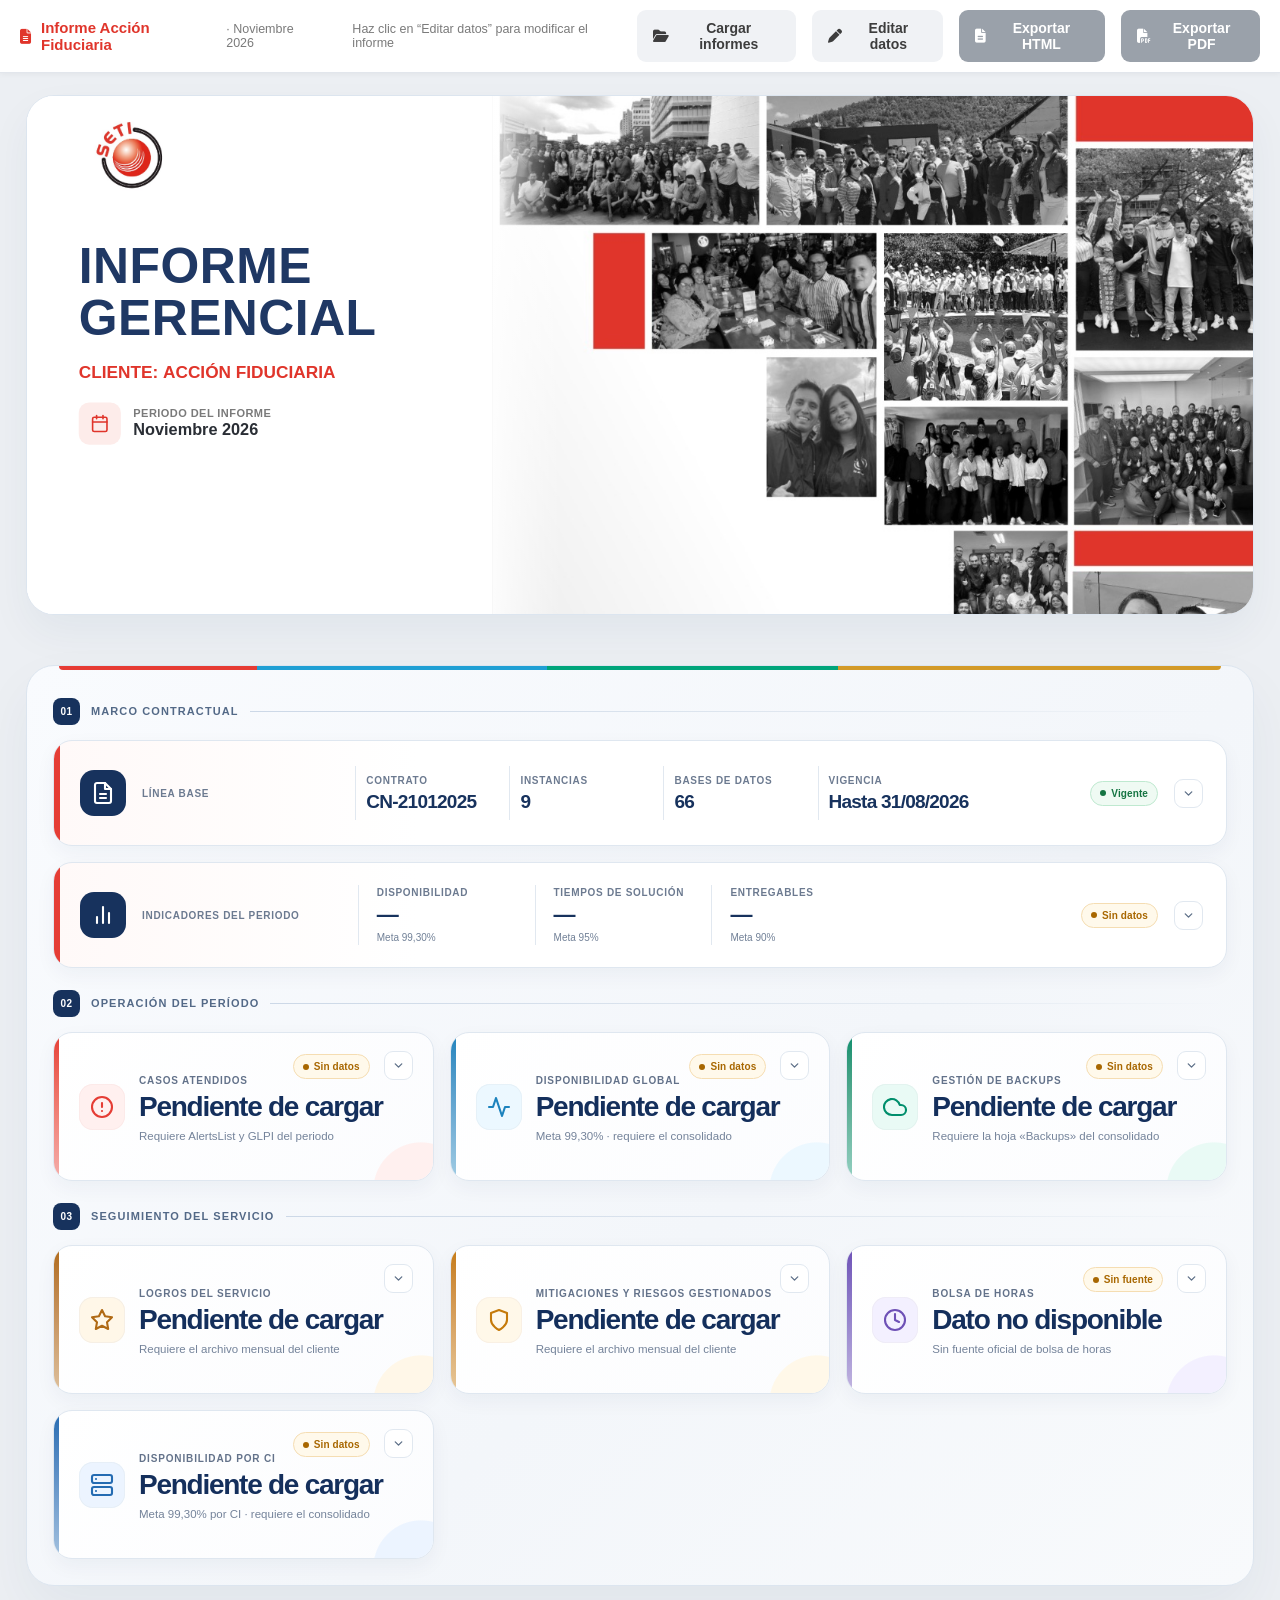
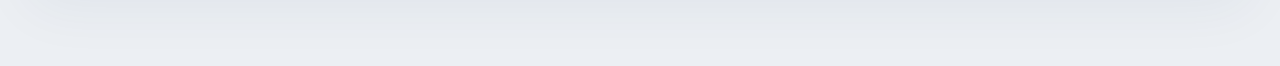
==== informe-accion-fiduciaria 1.html @ c2c6d643 "Estado base: informe renombrado + insumos de la revisión del 21/07 Registra el informe HTML tal como" ====
<!DOCTYPE html>
<html lang="es">
<head>
<meta charset="UTF-8" />
<meta name="viewport" content="width=device-width, initial-scale=1.0" />
<title>Informe Gerencial · Acción Fiduciaria</title>
<style>
@font-face{font-family:'FA6';font-weight:900;font-style:normal;src:url([data-uri]) format('woff2')}
.fa-solid{font-family:'FA6';font-weight:900;font-style:normal;display:inline-block;font-variant:normal;text-rendering:auto;line-height:1;-webkit-font-smoothing:antialiased}
.fa-bullseye:before{content:"\f140"}
.fa-chart-simple:before{content:"\e473"}
.fa-check:before{content:"\f00c"}
.fa-file-invoice-dollar:before{content:"\f571"}
.fa-file-lines:before{content:"\f15c"}
.fa-file-pdf:before{content:"\f1c1"}
.fa-folder-open:before{content:"\f07c"}
.fa-pen:before{content:"\f304"}
.fa-spinner:before{content:"\f110"}
@keyframes fa-spin{100%{transform:rotate(360deg)}}
.fa-spin{animation:fa-spin 1s linear infinite}
</style>
<style>
@font-face{font-family:'Questrial';font-style:normal;font-weight:400;font-display:swap;
  src:url([data-uri]) format('woff2');}
@font-face{font-family:'Aptos Narrow';font-style:normal;font-weight:400;font-display:swap;
  src:url([data-uri]) format('woff2');}
@font-face{font-family:'Aptos Narrow';font-style:normal;font-weight:700;font-display:swap;
  src:url([data-uri]) format('woff2');}
/* ============================================================
   INFORME GERENCIAL – ACCIÓN FIDUCIARIA
   Plantilla mensual · 13 diapositivas 16:9 · exporta PDF idéntico
   Marca SETI: rojo #E0352B · verde OK #00B050
   ============================================================ */
:root{
  --rojo:#E0352B;
  --rojo-tabla:#FF0000;
  --verde:#00B050;
  --tinta:#3d3d3d;
  --gris:#7a7a7a;
  --sans:Arial,'Helvetica Neue',Helvetica,sans-serif;
  --titulo:'Handel Gothic BT','Questrial','Century Gothic',sans-serif;
  --tabla:'Aptos Narrow',Arial,sans-serif;
  --W:1280px; --H:720px;
}
*{box-sizing:border-box;margin:0;padding:0}
html,body{background:#eceff3;font-family:var(--sans);color:var(--tinta)}

/* ---------- Barra superior (solo pantalla) ---------- */
.topbar{
  position:sticky;top:0;z-index:50;display:flex;align-items:center;gap:16px;
  background:#fff;border-bottom:1px solid #e2e6ec;padding:10px 20px;
  box-shadow:0 1px 6px rgba(0,0,0,.05)
}
.topbar .brand{display:flex;align-items:center;gap:10px;font-weight:700;color:var(--rojo);font-size:15px}
.topbar .brand small{color:var(--gris);font-weight:500}
.topbar .spacer{flex:1}
.btn{
  border:0;border-radius:9px;padding:10px 16px;font-family:var(--sans);font-weight:600;
  font-size:14px;cursor:pointer;display:inline-flex;align-items:center;gap:8px;transition:.15s
}
.btn-primary{background:var(--rojo);color:#fff}
.btn-primary:hover{background:#c22c23}
.btn[aria-disabled="true"]{background:#9aa1aa;color:#fff}
.btn-ghost{background:#f0f2f5;color:var(--tinta)}
.btn-ghost:hover{background:#e5e8ec}
.btn.activo{background:#fdecea;color:var(--rojo);box-shadow:inset 0 0 0 2px var(--rojo)}
.hint{font-size:12.5px;color:var(--gris)}
.load-panel{position:fixed;inset:0;z-index:100;background:rgba(24,30,40,.55);display:none;align-items:flex-start;justify-content:center;padding:72px 18px 24px;overflow:auto}
.load-panel.open{display:flex}
.load-box{width:min(980px,100%);background:#fff;border-radius:18px;box-shadow:0 24px 70px rgba(0,0,0,.25);overflow:hidden}
.load-head{display:flex;align-items:flex-start;gap:16px;padding:22px 24px;border-bottom:1px solid #e8ebef}
.load-head h2{font-size:22px;color:#292d33}.load-head p{font-size:13px;color:var(--gris);margin-top:4px}
.load-head .spacer{flex:1}.close-x{border:0;background:#f1f3f6;width:34px;height:34px;border-radius:9px;cursor:pointer;font-size:19px;color:#555}
.load-body{padding:22px 24px 24px}.period-row{display:grid;grid-template-columns:1fr 1fr;gap:12px;margin-bottom:18px}
.field label,.upload label{display:block;font-size:12px;font-weight:700;color:#555;margin-bottom:6px}
.field select,.field input{width:100%;height:44px;border:1px solid #ccd2da;border-radius:9px;padding:0 10px;font:14px var(--sans);background:#fff}
.field.select-field{position:relative}.field.select-field select{appearance:none;-webkit-appearance:none;padding-right:38px}.select-arrow{position:absolute;right:12px;top:50%;width:16px;height:18px;border-radius:5px;background:#f1f3f6;display:flex;flex-direction:column;align-items:center;justify-content:center;gap:1px;pointer-events:none;transform:translateY(3px)}.select-arrow::before,.select-arrow::after{content:'';width:6px;height:6px;border-right:1.5px solid #555;border-bottom:1.5px solid #555}.select-arrow::before{transform:rotate(225deg);margin-bottom:-1px}.select-arrow::after{transform:rotate(45deg);margin-top:-1px}
.uploads{display:grid;grid-template-columns:repeat(3,1fr);gap:12px}
.upload{border:1px solid #dfe3e8;border-radius:12px;padding:14px;background:#fafbfc;min-height:126px}
.upload input{width:100%;font:12px var(--sans);color:#555}.upload .state{font-size:12px;color:#777;margin-top:10px;line-height:1.35}
.upload.ok{border-color:#8fd4aa;background:#f3fbf6}.upload.warn{border-color:#efc56d;background:#fffaf0}.upload.err{border-color:#ed9a94;background:#fff5f4}
.load-section{margin-top:18px}
.load-section:first-of-type{margin-top:0}
.load-section-head{display:flex;align-items:flex-end;justify-content:space-between;gap:12px;margin-bottom:9px}
.load-section-head h3{font-size:14px;color:#30343a}.load-section-head p{font-size:11.5px;color:#777;text-align:right}
.support-grid{display:grid;grid-template-columns:1fr 1fr;gap:12px}
.support-grid .upload{min-height:146px}
.review-row{display:flex!important;align-items:flex-start;gap:8px;margin:11px 0 0!important;font-size:11.5px!important;font-weight:500!important;color:#555!important;line-height:1.35;cursor:pointer}
.review-row input{width:auto;margin-top:2px;accent-color:var(--rojo)}
.result-box{margin-top:16px;border-radius:11px;padding:13px 15px;background:#f2f4f7;font-size:13px;line-height:1.5;color:#444}
.result-box strong{color:#222}.load-actions{display:flex;justify-content:space-between;align-items:center;gap:12px;margin-top:18px}
.saved-actions{display:flex;gap:10px;flex-wrap:wrap;margin-top:12px}
.btn:disabled{opacity:.5;cursor:not-allowed}
.load-actions .note{font-size:12px;color:#777;max-width:520px}
.valida-block{margin-top:10px;padding:10px 12px;border-left:4px solid #a7adb5;background:#fff}
.valida-block b{display:flex;align-items:center;gap:7px}
.valida-block ul{margin:6px 0 0 19px}.valida-block li+li{margin-top:3px}
.valida-block.err{border-color:#c9362c;background:#fff4f3}.valida-block.err b{color:#9f251d}
.valida-block.warn{border-color:#d39419;background:#fff9eb}.valida-block.warn b{color:#8d5c00}
.valida-block.ok{border-color:#278a50;background:#f1faf4}.valida-block.ok b{color:#176b3a}
.criteria-list{display:grid;grid-template-columns:1fr 1fr;gap:5px 12px;margin-top:9px}
.criterion{display:flex;align-items:flex-start;gap:7px;font-size:12px;color:#555}
.criterion i{margin-top:2px}.criterion.ok i{color:#278a50}.criterion.pending i{color:#b0780b}

/* ---------- Layout ---------- */
.wrap{display:flex;gap:0;align-items:flex-start}
.nav{
  position:sticky;top:57px;align-self:flex-start;width:230px;flex:none;
  height:calc(100vh - 57px);overflow:auto;background:#fff;border-right:1px solid #e2e6ec;padding:14px 10px
}
.nav h4{font-size:11px;letter-spacing:.08em;text-transform:uppercase;color:var(--gris);margin:8px 8px 6px}
.nav a{
  display:flex;gap:9px;align-items:center;padding:7px 10px;border-radius:8px;
  color:#444;text-decoration:none;font-size:13px;font-weight:500
}
.nav a:hover{background:#f4f6f9}
.nav a b{color:var(--rojo);font-variant-numeric:tabular-nums;min-width:18px;text-align:center}
.deck{flex:1;min-width:0;padding:22px 26px 80px;display:flex;flex-direction:column;align-items:center;gap:30px}
.dash-header{margin-bottom:-14px}

/* ---------- Contenedor de cada diapositiva ---------- */
.slideCard{width:min(var(--W),100%)}
.slideCard .rotulo{display:flex;align-items:center;gap:8px;margin:0 2px 8px;font-size:13px;color:var(--gris)}
.slideCard .rotulo b{color:var(--rojo)}
.stage{width:var(--W);height:var(--H);transform-origin:top left}
.slide{
  position:relative;width:var(--W);height:var(--H);background:#fff;overflow:hidden;
  border-radius:10px;box-shadow:0 8px 30px rgba(20,30,50,.14);font-size:16px
}

/* ---------- Piezas de marca reutilizables ---------- */
.logo-esq{position:absolute;top:26px;right:34px;width:118px;height:auto;z-index:5}
.banda-inf{position:absolute;left:0;bottom:0;width:100%;height:26px;object-fit:cover;z-index:1}
.titulo{
  font-family:var(--titulo);font-size:56px;font-weight:400;color:#8a8a8a;
  text-align:center;line-height:.95;padding-top:44px;letter-spacing:.02em
}
.subrayado{display:flex;justify-content:center;align-items:center;gap:0;margin:6px 0 0}
.subrayado i{display:block;height:9px;width:170px;background:var(--rojo);border-radius:6px}
.subrayado span{display:block;height:2px;width:150px;background:#555}

/* Campos editables */
.ed,.edx{outline:none;border-radius:4px;transition:background .12s,box-shadow .12s}
body.editar .ed,body.editar .edx{background:rgba(224,53,43,.07);box-shadow:0 0 0 1px rgba(224,53,43,.25)}
.ed:hover,.edx:hover{background:rgba(224,53,43,.10)}
body.editar .ed:focus,body.editar .edx:focus{background:#fff;box-shadow:0 0 0 2px var(--rojo)}
/* Excepción: campos editables sobre el recuadro rojo de la tarjeta de bolsa de
   horas usan texto blanco; al enfocar se realzan con un fondo translúcido oscuro
   en vez de blanco para que el texto siga siendo legible. */
body.editar #s9 .tj-resumen .ed:focus{background:rgba(0,0,0,.22);color:#fff;box-shadow:0 0 0 2px var(--rojo)}
/* Excepción: los encabezados de tabla (th) también se vuelven editables (ver
   SEL_EDITABLE), pero el fondo translúcido genérico de .ed/.edx los deja casi
   invisibles sobre su fondo rojo + texto blanco original. Mantienen el rojo
   sólido y usan un aro/realce en vez de aclarar el fondo. */
body.editar table.tbl th.ed,body.editar table.tbl th.edx{background:var(--rojo-tabla);box-shadow:inset 0 0 0 1px rgba(255,255,255,.55)}
body.editar table.tbl th.ed:hover,body.editar table.tbl th.edx:hover{background:#c40000}
body.editar table.tbl th.ed:focus,body.editar table.tbl th.edx:focus{background:#8f0000;color:#fff;box-shadow:0 0 0 2px #fff}
/* Elementos movibles (arrastrar en modo edición) */
body.editar .mov{cursor:move}
body.editar .mov:hover{outline:1px dashed rgba(224,53,43,.55);outline-offset:2px}
.mov.dragging{outline:2px solid var(--rojo)!important;outline-offset:2px;opacity:.92;z-index:40}
body.exportando .edx{background:transparent!important;box-shadow:none!important}
body.exportando .mov{outline:none!important;cursor:default}

/* Tablas de datos */
table.tbl{border-collapse:collapse;font-size:15px;background:#fff;font-family:var(--tabla)}
table.tbl th,table.tbl td{border:1px solid #bcbcbc;padding:5px 10px;text-align:center;white-space:nowrap}
table.tbl thead th{background:var(--rojo-tabla);color:#fff;font-weight:700;border-color:#d10000}
table.tbl td.izq,table.tbl th.izq{text-align:left}

/* ===== Slide 1 · Portada ===== */
#s1{background:#f3f3f3}
#s1 .portada-base{position:absolute;inset:0;width:100%;height:100%;object-fit:cover}
#s1 .titulo-portada{position:absolute;left:60px;top:388px;font-family:var(--sans);color:#404040;line-height:1.12}
#s1 .titulo-portada .l1{font-size:47px;font-weight:700;letter-spacing:.01em}
#s1 .titulo-portada .l2{font-size:40px;font-weight:600;letter-spacing:.01em}
#s1 .month-cover{position:absolute;left:60px;top:560px}
#s1 .t-mes{font-family:var(--sans);font-size:33px;font-weight:700;color:var(--rojo);line-height:1.3;white-space:nowrap}
#s1 .colon{margin:0 4px 0 1px}

/* ===== Slide 2 · Agenda ===== */
#s2 .bgfull{position:absolute;inset:0;width:100%;height:100%;object-fit:cover}
#s2 .s2-titulo{position:absolute;top:120px;left:395px;width:470px;text-align:center;font-family:var(--titulo);font-size:50px;color:#8a8a8a;letter-spacing:.05em}
#s2 .s2-lista{position:absolute;top:292px;left:705px;width:480px;list-style:none;font-family:var(--sans);color:#6f6f6f;font-size:19px;line-height:1.0}
#s2 .s2-lista li{position:relative;padding:0 0 8.5px 30px;white-space:nowrap}
#s2 .s2-lista li:before{content:"\2713";position:absolute;left:0;top:1px;color:var(--rojo);font-weight:700}

/* ===== Slide 3 · Línea base ===== */
#s3 .cols{position:absolute;top:210px;left:0;width:100%;display:grid;grid-template-columns:1fr 1fr 1fr;padding:0 40px;gap:0}
#s3 .col{position:relative;padding:0 34px}
#s3 .col+.col{border-left:2px solid var(--rojo)}
#s3 .ic{font-size:44px;color:#c9c9c9;text-align:center;margin-bottom:26px}
#s3 .rot{font-family:var(--titulo);font-size:30px;color:#8a8a8a;line-height:1}
#s3 .val{font-size:20px;color:#222;margin-top:8px}
#s3 .val b{font-weight:700}
#s3 .small{font-family:var(--titulo);font-size:22px;color:#8a8a8a;margin-top:14px;line-height:1.15}

/* ===== Slide 4 · Indicadores ===== */
#s4 .icono-barras{position:absolute;right:135px;top:352px;width:120px}
#s4 .tabla-wrap{position:absolute;top:322px;left:300px}
#s4 table.tbl{width:640px}
#s4 table.tbl td.izq{width:340px}

/* ===== Slide 5 · Casos ===== */
#s5 .chart-box{position:absolute;top:190px;left:230px;width:830px;height:340px}
#s5 .parrafos{position:absolute;left:120px;right:70px;top:545px;font-size:17px;line-height:1.42;color:#333}
#s5 .parrafos p+p{margin-top:12px}

/* ===== Slide 6 · Gestión y disponibilidad ===== */
#s6 .t2{position:absolute;left:140px}
#s6 .t-real{top:196px}
#s6 .t-seti{top:352px}
#s6 table.tbl{width:760px;font-size:13.5px}
#s6 table.tbl td,#s6 table.tbl th{padding:3px 7px}
#s6 .gauges{position:absolute;left:950px;top:210px;width:200px;text-align:center}
#s6 .gauge+.gauge{margin-top:34px}
#s6 .parr{position:absolute;left:140px;right:90px;top:520px;font-size:15.5px;line-height:1.4;color:#333}
#s6 .parr p+p{margin-top:10px}

/* Gauge SVG */
.gaugeSVG{width:150px;height:80px;display:block;margin:0 auto}
.gauge .num{font-weight:800;font-size:20px;color:#111;margin-top:-6px}
.gauge .lbl{font-weight:800;font-size:17px;color:var(--verde);line-height:1.05;margin-top:2px}

/* ===== Slide 7 · Backups ===== */
#s7 .icono-bk{position:absolute;left:150px;top:330px;width:150px}
#s7 .chart-box{position:absolute;left:360px;top:185px;width:760px;height:360px}
#s7 .parr{position:absolute;left:300px;top:585px;font-size:19px;color:#333}
#s7 .parr::before{content:"•";color:#333;margin-right:12px}

/* ===== Slide 8 · Logros ===== */
#s8 .tabla-wrap{position:absolute;top:210px;left:70px;right:70px}
#s8 table.tbl{width:100%;font-size:12.5px;table-layout:fixed}
#s8 table.tbl td{text-align:left;vertical-align:top;padding:6px 9px;white-space:normal}
#s8 table.tbl th{font-size:14px}
#s8 col.c-cli{width:14%}#s8 col.c-desc{width:38%}#s8 col.c-dato{width:48%}

/* ===== Slide 9 · Mitigaciones ===== */
#s8m .tabla-wrap{position:absolute;top:188px;left:48px;right:48px;bottom:42px;overflow:hidden}
#s8m table.tbl{width:100%;font-size:10.5px;table-layout:fixed}
#s8m table.tbl th{font-size:12px;padding:5px 6px}
#s8m table.tbl td{text-align:left;vertical-align:top;padding:5px 7px;white-space:normal;line-height:1.22;overflow-wrap:anywhere}
#s8m col.c-hall{width:27%}#s8m col.c-mit{width:33%}#s8m col.c-resp{width:10%}#s8m col.c-obs{width:30%}
#s8m .nota-mitig{position:absolute;left:52px;right:52px;bottom:35px;font-size:10.5px;color:#70757c;text-align:right}

/* ===== Slide 9 · Bolsa de horas ===== */
#s9 .txt{position:absolute;left:120px;top:400px;width:440px;font-size:22px;color:#333;line-height:1.4}
#s9 .txt::before{content:"•";margin-right:10px}
#s9 .tarjeta{position:absolute;right:70px;top:200px;width:560px;box-shadow:0 6px 20px rgba(0,0,0,.12)}
#s9 .tarjeta-img{display:block;width:100%}
/* Overlays editables sobre el texto quemado de la tarjeta de bolsa de horas */
#s9 .tj-ov{position:absolute;font-family:Arial,Helvetica,sans-serif}
#s9 .tj-fecha{left:5.3%;top:24.5%;width:36%;font-size:13px;color:#333;background:#E8E8E8;padding:1px 3px}
#s9 .tj-fecha b{color:#111}
#s9 .tj-resumen{left:2.5%;top:47.4%;width:56.5%;min-height:36%;box-sizing:border-box;background:#CD0000;color:#fff;border-radius:0 20px 20px 0;padding:12px 16px 14px 16px}
#s9 .tj-resumen .tj-r-tit{font-weight:800;font-size:16px;margin-bottom:8px}
#s9 .tj-resumen ul{list-style:none;margin:0;padding:0}
#s9 .tj-resumen li{position:relative;padding-left:14px;font-size:12.5px;line-height:1.32}
#s9 .tj-resumen li+li{margin-top:7px}
#s9 .tj-resumen li::before{content:"•";position:absolute;left:0}
#s9 .tj-resumen b{color:#fff}

/* ===== Slide 11 · Disponibilidad CI ===== */
#s11 .titulo-sans{font-family:var(--titulo);font-weight:400;font-size:46px;color:#8a8a8a;text-align:center;padding-top:40px;letter-spacing:.02em}
#s11 .tabla-wrap{position:absolute;top:210px;left:230px;right:230px}
#s11 table.tbl{width:100%;font-size:14px}
#s11 table.tbl td,#s11 table.tbl th{padding:3px 8px}
#s11 .caprow th{background:var(--rojo-tabla)}

/* ===== Slide 12 · Anexos ===== */
#s12 .titulo-sans{font-family:var(--titulo);font-weight:400;font-size:52px;color:#8a8a8a;text-align:center;padding-top:120px;letter-spacing:.02em}
#s12 .item{position:absolute;top:360px;left:345px;font-size:22px;color:#333}
#s12 .item::before{content:"•";margin-right:12px}

/* Slides con fondo-imagen fijo */
.bgfull{position:absolute;inset:0;width:100%;height:100%;object-fit:cover}
/* Portadillas (Informe técnico / Gracias): título blanco sobre fondo rojo */
.portadilla-tit{position:absolute;left:0;width:100%;text-align:center;font-family:var(--titulo);color:#fff;letter-spacing:.06em}
#s10 .portadilla-tit{top:300px;font-size:58px}

/* ---------- Modo exportación ---------- */
body.exportando .topbar,body.exportando .nav,body.exportando .rotulo{display:none!important}
body.exportando .stage{transform:none!important}
body.exportando .slide{box-shadow:none;border-radius:0}
body.exportando .ed{background:transparent!important;box-shadow:none!important}

.nav{display:none}
@media (max-width:760px){.uploads,.support-grid,.criteria-list{grid-template-columns:1fr}.period-row{grid-template-columns:1fr}.topbar{gap:8px;padding:8px 10px}.topbar .brand{font-size:12px;line-height:1.1}.topbar .brand small,.topbar .hint{display:none}.topbar .btn{font-size:0;width:40px;height:40px;padding:0;justify-content:center;flex:none}.topbar .btn i{font-size:15px}.load-section-head{align-items:flex-start;flex-direction:column}.load-section-head p{text-align:left}}
</style>
<style id="ds-tarjetas">
/* ============================================================
   SISTEMA DE DISEÑO — TABLERO DE TARJETAS EXPANDIBLES
   Aditivo: no redefine variables ni clases del informe original.
   Reutiliza --rojo, --verde, --tinta, --gris, --sans ya definidos.
   Colores de estado (ok/warn/err) alineados con .upload.ok/.warn/.err
   y .valida-block.ok/.warn/.err que ya existen en este documento.
   ============================================================ */
:root{
  --rojo-suave:#FDECEA;
  --rojo-suave-2:#FFF5F4;
  --verde-suave:#F1FAF4;
  --verde-tinta:#176B3A;
  --ambar:#B0780B;
  --ambar-suave:#FFF9EB;
  --azul-marino:#1F3864;
  --tarjeta-radio:16px;
  --tarjeta-sombra:0 4px 18px rgba(20,30,50,.08);
  --tarjeta-sombra-hover:0 10px 30px rgba(20,30,50,.14);
}

/* Grid del tablero */
.dash-grid{
  display:grid;
  grid-template-columns:repeat(auto-fit, minmax(360px, 1fr));
  gap:20px;
  width:100%;
  max-width:1400px;
}
.dash-grid--full{grid-column:1/-1}

/* Tarjeta expandible: envuelve un .slideCard existente como su detalle */
.tarjeta-kpi{
  background:#fff;border-radius:var(--tarjeta-radio);
  box-shadow:var(--tarjeta-sombra);
  border:1px solid #eceff3;
  overflow:hidden;
  transition:box-shadow .18s ease;
}
.tarjeta-kpi:hover{box-shadow:var(--tarjeta-sombra-hover)}
.tarjeta-kpi__resumen{
  display:flex;align-items:center;gap:16px;
  width:100%;text-align:left;border:0;
  padding:20px 22px;cursor:pointer;user-select:none;
  background:#fff;font:inherit;color:inherit;
}
.tarjeta-kpi__icono{
  width:38px;height:38px;border-radius:11px;flex:none;
  display:flex;align-items:center;justify-content:center;
  background:var(--rojo-suave);color:var(--rojo);font-size:17px;
}
.tarjeta-kpi__icono svg{width:22px;height:22px}
.tarjeta-kpi__texto{flex:1;min-width:0}
.tarjeta-kpi__etiqueta{font-size:11.5px;font-weight:700;color:var(--gris);text-transform:uppercase;letter-spacing:.03em;white-space:nowrap;overflow:hidden;text-overflow:ellipsis}
.tarjeta-kpi__valor{font-size:23px;font-weight:800;color:var(--azul-marino);line-height:1.2;margin-top:2px;font-variant-numeric:tabular-nums;overflow-wrap:break-word}
.tarjeta-kpi__meta{font-size:12.5px;color:var(--gris);margin-top:2px}
.tarjeta-kpi__chip{
  flex:none;display:inline-flex;align-items:center;gap:5px;
  padding:5px 10px;border-radius:999px;font-size:11px;font-weight:700;
  white-space:nowrap;
}
.tarjeta-kpi__chip--ok{background:var(--verde-suave);color:var(--verde-tinta)}
.tarjeta-kpi__chip--warn{background:var(--ambar-suave);color:var(--ambar)}
.tarjeta-kpi__chip--err{background:var(--rojo-suave-2);color:#9F251D}
.tarjeta-kpi__chip-punto{width:7px;height:7px;border-radius:50%;background:currentColor;display:inline-block}
.tarjeta-kpi__flecha{
  flex:none;width:22px;height:22px;display:flex;align-items:center;justify-content:center;
  color:var(--gris);transition:transform .2s ease;
}
.tarjeta-kpi.abierta .tarjeta-kpi__flecha{transform:rotate(180deg)}
.tarjeta-kpi__flecha svg{width:14px;height:14px}

.tarjeta-kpi__detalle{
  display:none;
  border-top:1px solid #eceff3;
  background:#f7f8fa;
}
.tarjeta-kpi.abierta .tarjeta-kpi__detalle{
  display:block;
  animation:tarjetaFade .18s ease;
}
@keyframes tarjetaFade{from{opacity:.4}to{opacity:1}}
.tarjeta-kpi__detalle-inner{padding:18px 22px 22px}

/* Resumen con varias mini-métricas (tarjeta Indicadores) */
.tarjeta-kpi__resumen--multi{align-items:stretch;flex-wrap:wrap}
.tarjeta-kpi__resumen--multi .tarjeta-kpi__chip,
.tarjeta-kpi__resumen--multi .tarjeta-kpi__flecha,
.tarjeta-kpi__resumen--multi .tarjeta-kpi__icono{align-self:flex-start;margin-top:1px}
.tarjeta-kpi__multi-grid{flex:1;display:grid;grid-template-columns:repeat(auto-fit,minmax(150px,1fr));gap:14px;min-width:0}
.tarjeta-kpi__mini{display:flex;flex-direction:column;gap:2px;text-align:left}
.tarjeta-kpi__mini-etq{font-size:11.5px;font-weight:700;color:var(--gris);text-transform:uppercase;letter-spacing:.03em}
.tarjeta-kpi__mini-val{font-size:20px;font-weight:800;color:var(--azul-marino)}
.tarjeta-kpi__mini-meta{font-size:11.5px;color:var(--gris)}

/* Divisor de sección de ancho completo (p.ej. "Informe técnico") */
.dash-section-title{
  grid-column:1/-1;display:flex;align-items:center;gap:14px;
  margin:14px 0 -4px;color:var(--azul-marino);
}
.dash-section-title h2{
  font-size:15px;font-weight:800;text-transform:uppercase;letter-spacing:.06em;
  white-space:nowrap;
}
.dash-section-title::after{content:'';flex:1;height:1px;background:#e2e6ec}

.dash-header{width:100%;max-width:1400px;margin-bottom:0}
.dash-header .rotulo{display:none}
.hero-frame{
  position:relative;width:100%;overflow:hidden;
  display:flex;justify-content:center;
  background:#fff;
  border-radius:16px;
  box-shadow:0 2px 14px rgba(20,30,50,.07);
  border:1px solid #eceff3;
}
.hero-frame .slideCard{width:100%}
.hero-frame .slide{border-radius:0;box-shadow:none}
.dash-cierre{width:100%;max-width:1400px;display:flex;justify-content:center;margin-top:10px}

/* Dentro del detalle, el .slideCard ocupa el ancho disponible en vez del fijo */
.tarjeta-kpi__detalle .slideCard{width:100%}
.tarjeta-kpi__detalle .rotulo{display:none}

/* Barra meta-vs-real (mini progreso) */
.tarjeta-kpi__barra{height:6px;border-radius:999px;background:#eceff3;margin-top:10px;overflow:hidden}
.tarjeta-kpi__barra i{display:block;height:100%;border-radius:999px;background:var(--verde)}

/* Rediseño de la tabla "Disponibilidad por CI": mismo <table>, mismos
   ids/selectores que usa el JS (#tbodyCI); solo cambia el estilo visual
   para que deje de verse como una hoja de Excel. */
#s11 .tabla-wrap{
  border-radius:12px;
  overflow:hidden;
  box-shadow:0 2px 10px rgba(20,30,50,.08);
  border:1px solid #eceff3;
}
#s11 table.tbl{border-collapse:collapse}
#s11 table.tbl th,
#s11 table.tbl td{
  border:none;
  border-bottom:1px solid #eceff3;
}
#s11 table.tbl thead tr.caprow th{
  background:var(--azul-marino);
  color:#fff;
  font-weight:700;
  letter-spacing:.03em;
  border-bottom:none;
}
#s11 table.tbl thead tr:nth-child(2) th{
  background:#f4f6f9;
  color:var(--azul-marino);
  font-weight:800;
  border-bottom:2px solid var(--rojo);
}
#s11 table.tbl tbody tr:nth-child(even){background:#f9fafb}
#s11 table.tbl tbody tr:hover{background:var(--rojo-suave)}
#s11 table.tbl tbody td{color:#333;font-variant-numeric:tabular-nums}

/* ============================================================
   HERO — cabecera de dashboard ejecutivo (reemplaza la portada
   estilo diapositiva). Vive dentro de #s1, que conserva su tamaño
   real 1280x720 para que la exportación a PDF no cambie de mecanismo.
   ============================================================ */
#s1{background:#fff}
.hero2{
  display:grid;
  grid-template-columns:38% 62%;
  width:100%;height:100%;
  font-family:var(--sans);
}
.hero2__left{
  display:flex;flex-direction:column;justify-content:flex-start;
  gap:22px;
  padding:30px 52px 0;
  background:#fff;
}
.hero2__logo{width:135px;height:auto}
.hero2__title{margin-top:6px}
.hero2__title h1{
  font-size:50px;font-weight:900;color:var(--azul-marino);
  letter-spacing:.01em;line-height:1.06;margin:0 0 14px;
}
.hero2__client{font-size:19px;font-weight:600;color:#4a4f57;margin:0 0 6px}
.hero2__client b{color:#2a2e35;font-weight:700}
.hero2__month{font-size:19px;font-weight:800;color:var(--rojo);letter-spacing:.01em;margin:0}
.hero2__badges{display:flex;flex-direction:column;gap:14px;margin-top:10px}
.hero2__badge{display:flex;align-items:center;gap:14px}
.hero2__badge-icon{
  width:40px;height:40px;border-radius:11px;flex:none;
  display:flex;align-items:center;justify-content:center;
  background:var(--rojo-suave);color:var(--rojo);
}
.hero2__badge-icon svg{width:20px;height:20px}
.hero2__badge-icon--ok{background:var(--verde-suave);color:var(--verde-tinta)}
.hero2__badge-text{display:flex;flex-direction:column;gap:2px}
.hero2__badge-label{font-size:11.5px;font-weight:700;color:var(--gris);text-transform:uppercase;letter-spacing:.04em}
.hero2__badge-value{font-size:16px;font-weight:700;color:#2a2e35}
.hero2__badge-value--ok{color:var(--verde-tinta)}
.hero2__badge-value--warn{color:#a86700}
.hero2__badge-value--pendiente{color:#8a94a6;font-weight:600}
.hero2__right{position:relative;overflow:hidden;background:#f3f3f3}
.hero2__collage{
  position:absolute;inset:0;width:100%;height:100%;
  background-image:url("[data-uri]");
  background-repeat:no-repeat;
  background-size:160% 100%;
  background-position:100% 0%;
}
.hero2__right::after{
  content:'';position:absolute;inset:0;
  background:linear-gradient(90deg,rgba(255,255,255,.85) 0%,rgba(255,255,255,0) 9%);
  pointer-events:none;
}

@media (max-width:760px){
  .dash-grid{grid-template-columns:1fr}
  .tarjeta-kpi__resumen{flex-wrap:wrap;row-gap:10px}
  .tarjeta-kpi__texto{min-width:180px}
  .tarjeta-kpi__valor{font-size:20px}
}
</style>
</head>
<body>

<!-- ===================== BARRA SUPERIOR ===================== -->
<div class="topbar">
  <div class="brand"><i class="fa-solid fa-file-lines"></i> Informe Acción Fiduciaria <small>· Junio 2026</small></div>
  <div class="spacer"></div>
  <span class="hint" id="hintEdit">Haz clic en “Editar datos” para modificar el informe</span>
  <button class="btn btn-ghost" id="btnLoad" onclick="abrirCarga()"><i class="fa-solid fa-folder-open"></i> Cargar informes</button>
  <button class="btn btn-ghost" id="btnEdit" onclick="toggleEditar()"><i class="fa-solid fa-pen"></i> Editar datos</button>
  <button class="btn btn-ghost" id="btnHtml" onclick="exportarHTML()"><i class="fa-solid fa-file-lines"></i> Exportar HTML</button>
  <button class="btn btn-primary" id="btnPdf" onclick="exportarPDF()"><i class="fa-solid fa-file-pdf"></i> Exportar PDF</button>
</div>

<div class="load-panel" id="loadPanel" role="dialog" aria-modal="true" aria-labelledby="loadTitle" aria-hidden="true">
  <div class="load-box">
    <div class="load-head">
      <div><h2 id="loadTitle">Centro de carga mensual</h2><p>Selecciona el periodo y los archivos. Los datos se procesan únicamente en este navegador.</p></div>
      <div class="spacer"></div><button class="close-x" onclick="cerrarCarga()" aria-label="Cerrar">&times;</button>
    </div>
    <div class="load-body">
      <div class="period-row">
        <div class="field select-field"><label for="periodMonth">Mes del informe</label><select id="periodMonth"></select><span class="select-arrow" aria-hidden="true"></span></div>
        <div class="field"><label for="periodYear">Año</label><input id="periodYear" type="number" min="2020" max="2100" value="2026"></div>
      </div>
      <div class="load-section">
        <div class="load-section-head"><h3>Insumos obligatorios</h3><p>El periodo, las columnas y las métricas se validan al cargar.</p></div>
        <div class="uploads">
          <div class="upload" id="cardConsolidado"><label for="fileConsolidado">1. Consolidado de disponibilidad</label><input id="fileConsolidado" type="file" accept=".xlsx,.xls"><div class="state" id="stateConsolidado">Requiere las hojas Indicadores, Disponibilidad y Backups. También reconoce la grafía heredada «Inidcadores».</div></div>
          <div class="upload" id="cardGlpi"><label for="fileGlpi">2. Exportación GLPI</label><input id="fileGlpi" type="file" accept=".xlsx,.xls,.csv"><div class="state" id="stateGlpi">CSV o Excel con Entidad, Fecha de apertura, Categoría/Tipo y Tiempo para resolver excedido.</div></div>
          <div class="upload" id="cardAlertas"><label for="fileAlertas">3. AlertsList</label><input id="fileAlertas" type="file" accept=".xlsx,.xls,.csv"><div class="state" id="stateAlertas">CSV o Excel con Alert ID, Created Date y Escalation Policy/Responders.</div></div>
        </div>
      </div>
      <div class="load-section">
        <div class="load-section-head"><h3>Contenido cualitativo</h3><p>Se importa del consolidado o desde un archivo independiente.</p></div>
        <div class="support-grid">
          <div class="upload" id="cardLogros"><label for="fileLogros">Logros y riesgos del cliente</label><input id="fileLogros" type="file" accept=".xlsx,.xls,.csv"><div class="state" id="stateLogros">Admite el registro mensual de clientes: identifica Acción Fiduciaria y separa Logros del mes de Mitigaciones y riesgos gestionados.</div><label class="review-row"><input id="reviewLogros" type="checkbox">Confirmo que el periodo no tiene logros para reportar.</label></div>
          <div class="upload" id="cardMitigaciones"><label for="fileMitigaciones">Mitigaciones y acciones (archivo alterno)</label><input id="fileMitigaciones" type="file" accept=".xlsx,.xls,.csv"><div class="state" id="stateMitigaciones">Admite el registro mensual o una tabla con Cliente, Mes/Año, Hallazgo, Mitigación, Responsable y Observaciones.</div><label class="review-row"><input id="reviewMitigaciones" type="checkbox">Confirmo que el periodo no tiene mitigaciones para reportar.</label></div>
        </div>
      </div>
      <div class="load-section" id="savedSection">
        <div class="load-section-head"><h3>Informes guardados en este equipo</h3><p id="savedInfo">Revisando…</p></div>
        <div class="saved-actions">
          <button class="btn btn-ghost" id="btnRestore" onclick="restaurarInsumosGuardados()" disabled><i class="fa-solid fa-rotate-left"></i> Restaurar últimos informes</button>
          <button class="btn btn-ghost" id="btnClearSaved" onclick="borrarInsumosGuardados()" disabled><i class="fa-solid fa-trash"></i> Borrar informes guardados</button>
        </div>
      </div>
      <div class="result-box" id="loadSummary"><strong>Aún no hay archivos cargados.</strong><br>Las secciones narrativas, la bolsa de horas y el anexo permanecen editables para completar lo que no venga en los informes.</div>
      <div class="load-feedback" id="loadFeedback" role="alert" aria-live="assertive" tabindex="-1"></div>
      <div class="load-actions"><div class="note">El sistema conserva el diseño del PDF. Después de cargar, revisa los textos interpretativos resaltados con “Editar datos”.</div><button class="btn btn-primary" id="btnReview" onclick="revisarInforme()"><i class="fa-solid fa-check"></i> Revisar informe</button></div>
    </div>
  </div>
</div>

<div class="wrap">
  <!-- ===================== NAVEGACIÓN ===================== -->
  <nav class="nav">
    <h4>Diapositivas</h4>
    <a href="#c1"><b>1</b> Portada</a>
    <a href="#c3"><b>3</b> Línea base</a>
    <a href="#c4"><b>4</b> Indicadores</a>
    <a href="#c5"><b>5</b> Total de casos</a>
    <a href="#c6"><b>6</b> Gestión y disponibilidad</a>
    <a href="#c7"><b>7</b> Gestión de backups</a>
    <a href="#c8"><b>8</b> Logros del servicio</a>
    <a href="#c8m"><b>9</b> Mitigaciones y acciones</a>
    <a href="#c9"><b>10</b> Control bolsa de horas</a>
    <a href="#c10"><b>11</b> Informe técnico</a>
    <a href="#c11"><b>12</b> Disponibilidad CI</a>
    <a href="#c12"><b>13</b> Anexos</a>
  </nav>

  <!-- ===================== DECK ===================== -->
  <main class="deck">

  <div class="dash-header"><div class="hero-frame" id="heroFrame"><div class="slideCard" id="c1">
    <div class="rotulo"><b>1</b> · Portada <span class="hint">— solo cambia el mes</span></div>
    <div class="stage"><section class="slide" id="s1">
      <div class="hero2">
        <div class="hero2__left">
          <img class="hero2__logo" src="[data-uri]" alt="SETI">
          <div class="hero2__title">
            <h1>INFORME GERENCIAL</h1>
            <p class="hero2__client">CLIENTE: <b>ACCIÓN FIDUCIARIA</b></p>
          </div>
          <div class="hero2__badges">
            <div class="hero2__badge">
              <span class="hero2__badge-icon"><svg viewBox="0 0 24 24" fill="none" stroke="currentColor" stroke-width="2" stroke-linecap="round" stroke-linejoin="round"><rect x="3" y="4" width="18" height="18" rx="2"/><line x1="16" y1="2" x2="16" y2="6"/><line x1="8" y1="2" x2="8" y2="6"/><line x1="3" y1="10" x2="21" y2="10"/></svg></span>
              <span class="hero2__badge-text"><span class="hero2__badge-label">Periodo del informe</span><span class="hero2__badge-value ed" data-k="mes">Junio 2026</span></span>
            </div>
          </div>
        </div>
        <div class="hero2__right">
          <div class="hero2__collage" role="img" aria-label="Equipo SETI"></div>
        </div>
      </div>
    </section></div>
  </div></div></div>

<div hidden data-seccion="agenda"><div class="slideCard" id="c2">
    <div class="rotulo"><b>2</b> · Agenda <span class="hint">— fija</span></div>
    <div class="stage"><section class="slide" id="s2">
      <img class="bgfull" src="[data-uri]" alt="Agenda">
      <div class="s2-titulo">AGENDA</div>
      <ul class="s2-lista">
        <li>Línea base del servicio</li>
        <li>Indicadores.</li>
        <li>Total, de casos atendidos</li>
        <li>Gestión y disponibilidad.</li>
        <li>Gestión de backups.</li>
        <li>Logros en el servicio.</li>
        <li>Acciones y mejoras</li>
        <li>Informe técnico</li>
        <li>Anexos</li>
      </ul>
    </section></div>
  </div></div>

  <div class="dash-grid dash-grid--proposal">
    <div class="report-section-label"><span>01</span><h2>Marco contractual</h2></div>
<div class="tarjeta-kpi dash-grid--full" id="tk-c3">
  <button class="tarjeta-kpi__resumen tarjeta-kpi__resumen--multi" type="button" aria-expanded="false" aria-controls="det-c3" onclick="toggleTarjeta(this)">
    <span class="tarjeta-kpi__icono"><svg viewBox="0 0 24 24" fill="none" stroke="currentColor" stroke-width="2" stroke-linecap="round" stroke-linejoin="round"><path d="M14 2H6a2 2 0 0 0-2 2v16a2 2 0 0 0 2 2h12a2 2 0 0 0 2-2V8z"/><path d="M14 2v6h6"/><line x1="9" y1="13" x2="15" y2="13"/><line x1="9" y1="17" x2="15" y2="17"/></svg></span>
    <span class="tarjeta-kpi__multi-grid">
      <span class="tarjeta-kpi__mini"><span class="tarjeta-kpi__mini-etq">Línea base</span></span>
      <span class="tarjeta-kpi__mini"><span class="tarjeta-kpi__mini-etq">Contrato</span><span class="tarjeta-kpi__mini-val">CN-21012025</span></span>
      <span class="tarjeta-kpi__mini"><span class="tarjeta-kpi__mini-etq">Instancias</span><span class="tarjeta-kpi__mini-val">9</span></span>
      <span class="tarjeta-kpi__mini"><span class="tarjeta-kpi__mini-etq">Bases de datos</span><span class="tarjeta-kpi__mini-val">66</span></span>
      <span class="tarjeta-kpi__mini"><span class="tarjeta-kpi__mini-etq">Vigencia</span><span class="tarjeta-kpi__mini-val">Hasta 31/08/2026</span></span>
    </span>
    <span class="tarjeta-kpi__chip tarjeta-kpi__chip--ok"><span class="tarjeta-kpi__chip-punto"></span>Vigente</span>
    <span class="tarjeta-kpi__flecha"><svg viewBox="0 0 24 24" fill="none" stroke="currentColor" stroke-width="2.5" stroke-linecap="round" stroke-linejoin="round"><polyline points="6 9 12 15 18 9"/></svg></span>
  </button>
  <div class="tarjeta-kpi__detalle" id="det-c3">
    <div class="tarjeta-kpi__detalle-inner">
      <div class="slideCard" id="c3">
    <div class="rotulo"><b>3</b> · Línea base del servicio</div>
    <div class="stage"><section class="slide" id="s3">
      <img class="logo-esq" src="[data-uri]" alt="SETI">
      <div class="titulo">LÍNEA BASE DEL SERVICIO</div>
      <div class="subrayado"><i></i><span></span></div>
      <div class="cols">
        <div class="col">
          <div class="ic"><i class="fa-solid fa-file-invoice-dollar"></i></div>
          <div class="rot">Contrato</div>
          <div class="val">CN-&nbsp;<b class="ed" data-k="contrato">21012025</b></div>
          <div class="small">Fecha inicio: <span class="ed" data-k="finicio">01/09/2025</span><br>Fecha fin:&nbsp;&nbsp;&nbsp; <span class="ed" data-k="ffin">31/08/2026</span></div>
        </div>
        <div class="col">
          <div class="ic"><i class="fa-solid fa-bullseye"></i></div>
          <div class="rot">Alcance del servicio</div>
          <div class="val ed" data-k="alcance" style="font-size:17px;line-height:1.35">1. Monitoreo, Soporte, Administración de servicios de infraestructura de TI<br>2. Una bolsa de 100 horas apoyos S.O, WEB Logic y Nube Pública</div>
        </div>
        <div class="col">
          <div class="ic"><i class="fa-solid fa-chart-simple"></i></div>
          <div class="rot">Línea base</div>
          <div class="small" style="margin-top:2px">Cantidad de servicios administrados</div>
          <div class="val" style="margin-top:18px;font-size:24px"><b class="ed" data-k="instancias">9</b> instancias y <b class="ed" data-k="bd">66</b> BD</div>
        </div>
      </div>
      <img class="banda-inf" src="[data-uri]" alt="">
    </section></div>
  </div>
    </div>
  </div>
</div>

<div class="tarjeta-kpi dash-grid--full" id="tk-c4">
  <button class="tarjeta-kpi__resumen tarjeta-kpi__resumen--multi" type="button" aria-expanded="false" aria-controls="det-c4" onclick="toggleTarjeta(this)">
    <span class="tarjeta-kpi__icono"><svg viewBox="0 0 24 24" fill="none" stroke="currentColor" stroke-width="2" stroke-linecap="round" stroke-linejoin="round"><line x1="18" y1="20" x2="18" y2="10"/><line x1="12" y1="20" x2="12" y2="4"/><line x1="6" y1="20" x2="6" y2="14"/></svg></span>
    <span class="tarjeta-kpi__multi-grid">
      <span class="tarjeta-kpi__mini"><span class="tarjeta-kpi__mini-etq">Indicadores del periodo</span></span>
      <span class="tarjeta-kpi__mini"><span class="tarjeta-kpi__mini-etq">Disponibilidad</span><span class="tarjeta-kpi__mini-val">—</span><span class="tarjeta-kpi__mini-meta">Meta 99,30%</span></span><span class="tarjeta-kpi__mini"><span class="tarjeta-kpi__mini-etq">Tiempos de solución</span><span class="tarjeta-kpi__mini-val">—</span><span class="tarjeta-kpi__mini-meta">Meta 95%</span></span><span class="tarjeta-kpi__mini"><span class="tarjeta-kpi__mini-etq">Entregables</span><span class="tarjeta-kpi__mini-val">—</span><span class="tarjeta-kpi__mini-meta">Meta 90%</span></span>
    </span>
    <span class="tarjeta-kpi__chip tarjeta-kpi__chip--warn"><span class="tarjeta-kpi__chip-punto"></span>Sin datos</span>
    <span class="tarjeta-kpi__flecha"><svg viewBox="0 0 24 24" fill="none" stroke="currentColor" stroke-width="2.5" stroke-linecap="round" stroke-linejoin="round"><polyline points="6 9 12 15 18 9"/></svg></span>
  </button>
  <div class="tarjeta-kpi__detalle" id="det-c4">
    <div class="tarjeta-kpi__detalle-inner">
      <div class="slideCard" id="c4">
    <div class="rotulo"><b>4</b> · Indicadores</div>
    <div class="stage"><section class="slide" id="s4">
      <img class="logo-esq" src="[data-uri]" alt="SETI">
      <div class="titulo">INDICADORES</div>
      <div class="subrayado"><i></i><span></span></div>
      <img class="icono-barras" src="[data-uri]" alt="">
      <div class="tabla-wrap">
        <table class="tbl">
          <thead><tr>
            <th class="izq">INDICADOR</th><th>META</th><th>abr-26</th><th>may-26</th><th>jun-26</th>
          </tr></thead>
          <tbody>
            <tr><td class="izq">Disponibilidad de la plataforma administrada</td><td class="ed">99,30%</td><td class="ed">100%</td><td class="ed">100%</td><td class="ed">100%</td></tr>
            <tr><td class="izq">Cumplimiento tiempos de Solución</td><td class="ed">95%</td><td class="ed">100%</td><td class="ed">100%</td><td class="ed">100%</td></tr>
            <tr><td class="izq">Cumplimiento de entregables</td><td class="ed">90%</td><td class="ed">100%</td><td class="ed">100%</td><td class="ed">100%</td></tr>
          </tbody>
        </table>
      </div>
      <img class="banda-inf" src="[data-uri]" alt="">
    </section></div>
  </div>
    </div>
  </div>
</div>

<div class="report-section-label"><span>02</span><h2>Operación del período</h2></div>
<div class="tarjeta-kpi" id="tk-c5">
  <button class="tarjeta-kpi__resumen" type="button" aria-expanded="false" aria-controls="det-c5" onclick="toggleTarjeta(this)">
    <span class="tarjeta-kpi__icono"><svg viewBox="0 0 24 24" fill="none" stroke="currentColor" stroke-width="2" stroke-linecap="round" stroke-linejoin="round"><circle cx="12" cy="12" r="10"/><line x1="12" y1="8" x2="12" y2="12"/><line x1="12" y1="16" x2="12.01" y2="16"/></svg></span>
    <span class="tarjeta-kpi__texto">
      <span class="tarjeta-kpi__etiqueta">Casos atendidos</span>
      <span class="tarjeta-kpi__valor">Pendiente de cargar</span>
      <span class="tarjeta-kpi__meta">Requiere AlertsList y GLPI del periodo</span>
    </span>
    <span class="tarjeta-kpi__chip tarjeta-kpi__chip--warn"><span class="tarjeta-kpi__chip-punto"></span>Sin datos</span>
    <span class="tarjeta-kpi__flecha"><svg viewBox="0 0 24 24" fill="none" stroke="currentColor" stroke-width="2.5" stroke-linecap="round" stroke-linejoin="round"><polyline points="6 9 12 15 18 9"/></svg></span>
  </button>
  <div class="tarjeta-kpi__detalle" id="det-c5">
    <div class="tarjeta-kpi__detalle-inner">
      <div class="slideCard" id="c5">
    <div class="rotulo"><b>5</b> · Total de casos atendidos</div>
    <div class="stage"><section class="slide" id="s5">
      <img class="logo-esq" src="[data-uri]" alt="SETI">
      <div class="titulo">TOTAL DE CASOS ATENDIDOS</div>
      <div class="subrayado"><i></i><span></span></div>
      <div class="chart-box"><canvas id="chartCasos"></canvas></div>
      <div class="parrafos">
        <p class="ed" data-k="casos1">Durante el mes de junio se registraron <b>61 alertas</b>, de las cuales el <b>9,84&nbsp;% (6)</b> fueron clasificadas como de <b>prioridad alta</b>. Estas alertas se debían a que la dirección IP correspondiente a la VPN de SETI no se encontraba incluida en la lista blanca. Actualmente, este tipo de alertas ya no se presenta, dado que la situación fue corregida.</p>
        <p class="ed" data-k="casos2">El <b>90,16&nbsp;% restante (55 alertas)</b> corresponde a bloqueos persistentes en la base de datos, los cuales ya han sido reportados en ocasiones anteriores.</p>
      </div>
      <img class="banda-inf" src="[data-uri]" alt="">
    </section></div>
  </div>
    </div>
  </div>
</div>

<div class="tarjeta-kpi abierta" id="tk-c6">
  <button class="tarjeta-kpi__resumen" type="button" aria-expanded="true" aria-controls="det-c6" onclick="toggleTarjeta(this)">
    <span class="tarjeta-kpi__icono"><svg viewBox="0 0 24 24" fill="none" stroke="currentColor" stroke-width="2" stroke-linecap="round" stroke-linejoin="round"><polyline points="22 12 18 12 15 21 9 3 6 12 2 12"/></svg></span>
    <span class="tarjeta-kpi__texto">
      <span class="tarjeta-kpi__etiqueta">Disponibilidad global</span>
      <span class="tarjeta-kpi__valor">Pendiente de cargar</span>
      <span class="tarjeta-kpi__meta">Meta 99,30% · requiere el consolidado</span>
    </span>
    <span class="tarjeta-kpi__chip tarjeta-kpi__chip--warn"><span class="tarjeta-kpi__chip-punto"></span>Sin datos</span>
    <span class="tarjeta-kpi__flecha"><svg viewBox="0 0 24 24" fill="none" stroke="currentColor" stroke-width="2.5" stroke-linecap="round" stroke-linejoin="round"><polyline points="6 9 12 15 18 9"/></svg></span>
  </button>
  <div class="tarjeta-kpi__detalle" id="det-c6">
    <div class="tarjeta-kpi__detalle-inner">
      <div class="slideCard" id="c6">
    <div class="rotulo"><b>6</b> · Gestión y disponibilidad</div>
    <div class="stage"><section class="slide" id="s6">
      <img class="logo-esq" src="[data-uri]" alt="SETI">
      <div class="titulo" style="font-size:60px">GESTIÓN Y DISPONIBILIDAD</div>
      <div class="subrayado"><i></i><span></span></div>

      <div class="t2 t-real">
        <table class="tbl">
          <thead>
            <tr><th class="izq">Disponibilidad Real</th><th>CI</th><th>ene-26</th><th>feb-26</th><th>mar-26</th><th>abr-26</th><th>may-26</th><th>jun-26</th></tr>
          </thead>
          <tbody>
            <tr><td class="izq">SQL</td><td>21</td><td class="ed">100%</td><td class="ed">100%</td><td class="ed">100%</td><td class="ed">100%</td><td class="ed">100%</td><td class="ed">100%</td></tr>
            <tr><td class="izq">Mysql</td><td>2</td><td class="ed">100%</td><td class="ed">100%</td><td class="ed">100%</td><td class="ed">100%</td><td class="ed">100%</td><td class="ed">100%</td></tr>
            <tr><td class="izq">Oracle</td><td>40</td><td class="ed">100%</td><td class="ed">97,32%</td><td class="ed">100%</td><td class="ed">100%</td><td class="ed">100%</td><td class="ed">100%</td></tr>
            <tr><td class="izq">Aws</td><td>3</td><td class="ed">100%</td><td class="ed">100%</td><td class="ed">100%</td><td class="ed">100%</td><td class="ed">100%</td><td class="ed">100%</td></tr>
          </tbody>
        </table>
      </div>

      <div class="t2 t-seti">
        <table class="tbl">
          <thead>
            <tr><th class="izq">Disponibilidad SETI</th><th>CI</th><th>ene-26</th><th>feb-26</th><th>mar-26</th><th>abr-26</th><th>may-26</th><th>jun-26</th></tr>
          </thead>
          <tbody>
            <tr><td class="izq">SQL</td><td>21</td><td class="ed">100%</td><td class="ed">100%</td><td class="ed">100%</td><td class="ed">100%</td><td class="ed">100%</td><td class="ed">100%</td></tr>
            <tr><td class="izq">Mysql</td><td>2</td><td class="ed">100%</td><td class="ed">100%</td><td class="ed">100%</td><td class="ed">100%</td><td class="ed">100%</td><td class="ed">100%</td></tr>
            <tr><td class="izq">Oracle</td><td>40</td><td class="ed">99,9%</td><td class="ed">100,0%</td><td class="ed">100%</td><td class="ed">100%</td><td class="ed">100%</td><td class="ed">100%</td></tr>
            <tr><td class="izq">Aws</td><td>3</td><td class="ed">100%</td><td class="ed">100%</td><td class="ed">100%</td><td class="ed">100%</td><td class="ed">100%</td><td class="ed">100%</td></tr>
          </tbody>
        </table>
      </div>

      <div class="gauges">
        <div class="gauge">
          <svg class="gaugeSVG" viewBox="0 0 170 96"><path d="M22 82 A63 63 0 0 1 148 82" fill="none" stroke="#00B050" stroke-width="24" stroke-linecap="round"/><circle cx="85" cy="20" r="5" fill="#111"/></svg>
          <div class="num ed" data-k="gcliente">99,9%</div>
          <div class="lbl">DISPO<br>CLIENTE</div>
        </div>
        <div class="gauge">
          <svg class="gaugeSVG" viewBox="0 0 170 96"><path d="M22 82 A63 63 0 0 1 148 82" fill="none" stroke="#00B050" stroke-width="24" stroke-linecap="round"/><circle cx="85" cy="20" r="5" fill="#111"/></svg>
          <div class="num ed" data-k="gseti">99,8%</div>
          <div class="lbl">DISPO<br>SETI</div>
        </div>
      </div>

      <div class="parr">
        <p class="ed" data-k="disp1">En el mes de junio no se presentaron indisponibilidades del servicio, por lo cual no se registraron incidentes que generaran afectación en su disponibilidad.</p>
        <p>Actualmente tenemos <b class="ed" data-k="disp2">9 instancias y 66 BD</b></p>
      </div>
    </section></div>
  </div>
    </div>
  </div>
</div>

<div class="tarjeta-kpi" id="tk-c7">
  <button class="tarjeta-kpi__resumen" type="button" aria-expanded="false" aria-controls="det-c7" onclick="toggleTarjeta(this)">
    <span class="tarjeta-kpi__icono"><svg viewBox="0 0 24 24" fill="none" stroke="currentColor" stroke-width="2" stroke-linecap="round" stroke-linejoin="round"><path d="M18 10h-1.26A8 8 0 1 0 9 20h9a5 5 0 0 0 0-10z"/></svg></span>
    <span class="tarjeta-kpi__texto">
      <span class="tarjeta-kpi__etiqueta">Gestión de backups</span>
      <span class="tarjeta-kpi__valor">Pendiente de cargar</span>
      <span class="tarjeta-kpi__meta">Requiere la hoja «Backups» del consolidado</span>
    </span>
    <span class="tarjeta-kpi__chip tarjeta-kpi__chip--warn"><span class="tarjeta-kpi__chip-punto"></span>Sin datos</span>
    <span class="tarjeta-kpi__flecha"><svg viewBox="0 0 24 24" fill="none" stroke="currentColor" stroke-width="2.5" stroke-linecap="round" stroke-linejoin="round"><polyline points="6 9 12 15 18 9"/></svg></span>
  </button>
  <div class="tarjeta-kpi__detalle" id="det-c7">
    <div class="tarjeta-kpi__detalle-inner">
      <div class="slideCard" id="c7">
    <div class="rotulo"><b>7</b> · Gestión de backups</div>
    <div class="stage"><section class="slide" id="s7">
      <img class="logo-esq" src="[data-uri]" alt="SETI">
      <div class="titulo">GESTIÓN DE BACKUPS</div>
      <div class="subrayado"><i></i><span></span></div>
      <img class="icono-bk" src="[data-uri]" alt="">
      <div class="chart-box"><canvas id="chartBackups"></canvas></div>
      <div class="parr ed" data-k="bk">La ejecución de Backup está al 100% en el mes de junio.</div>
      <img class="banda-inf" src="[data-uri]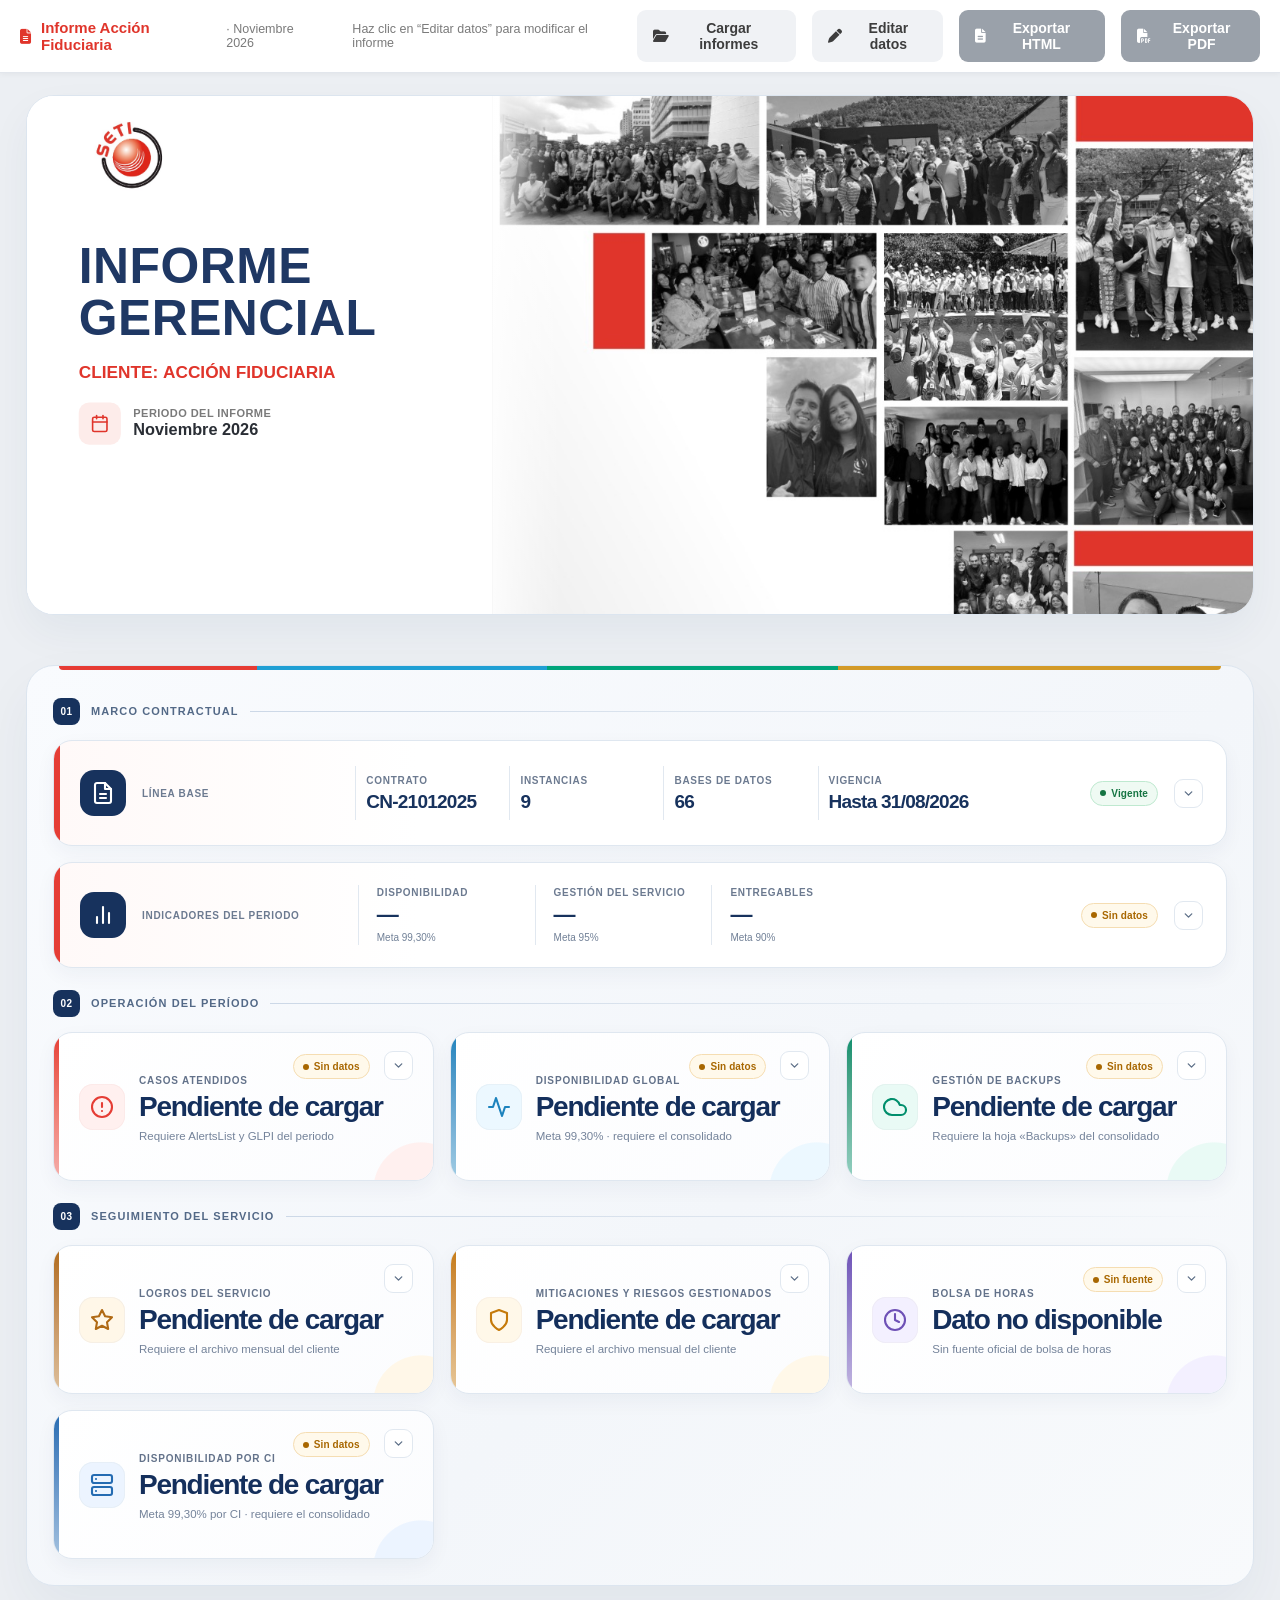
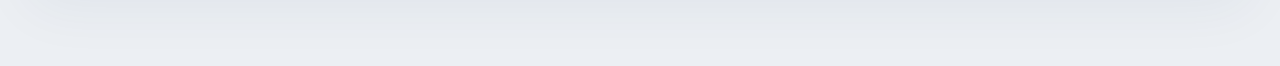
